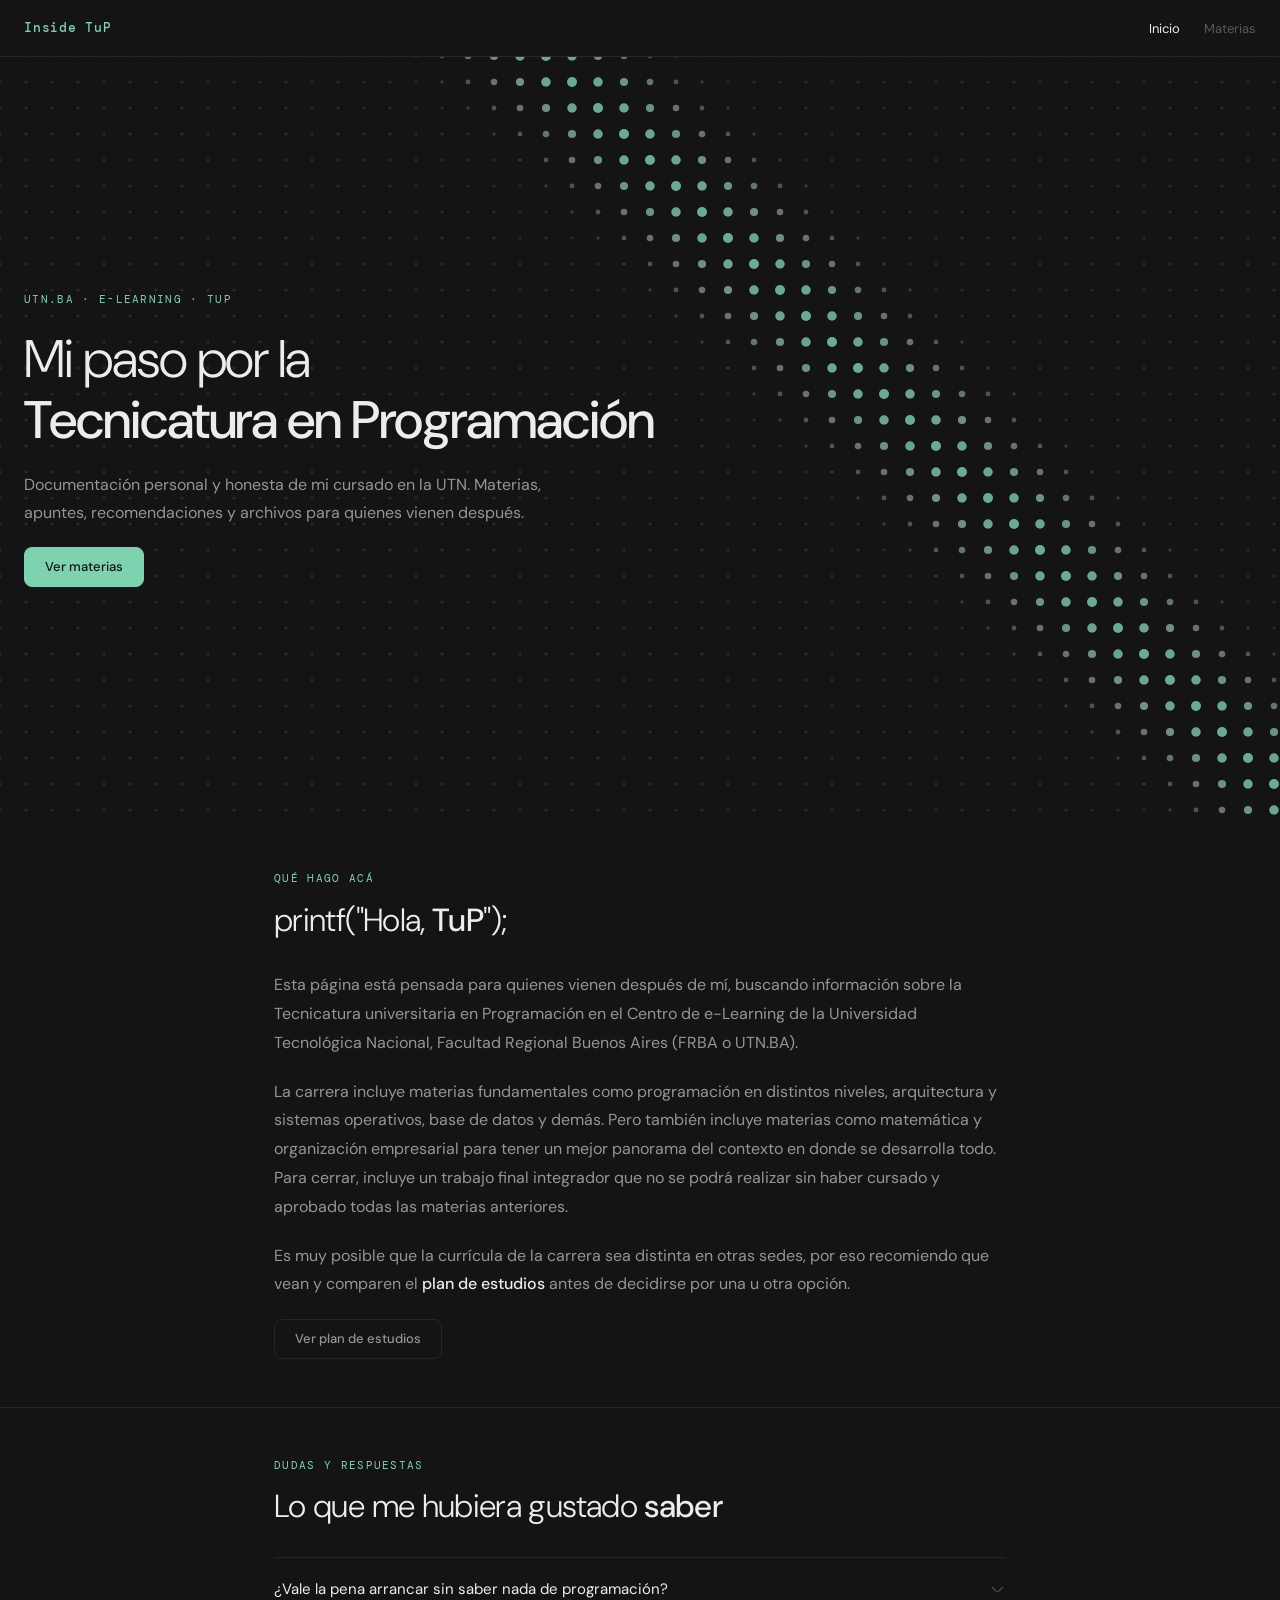
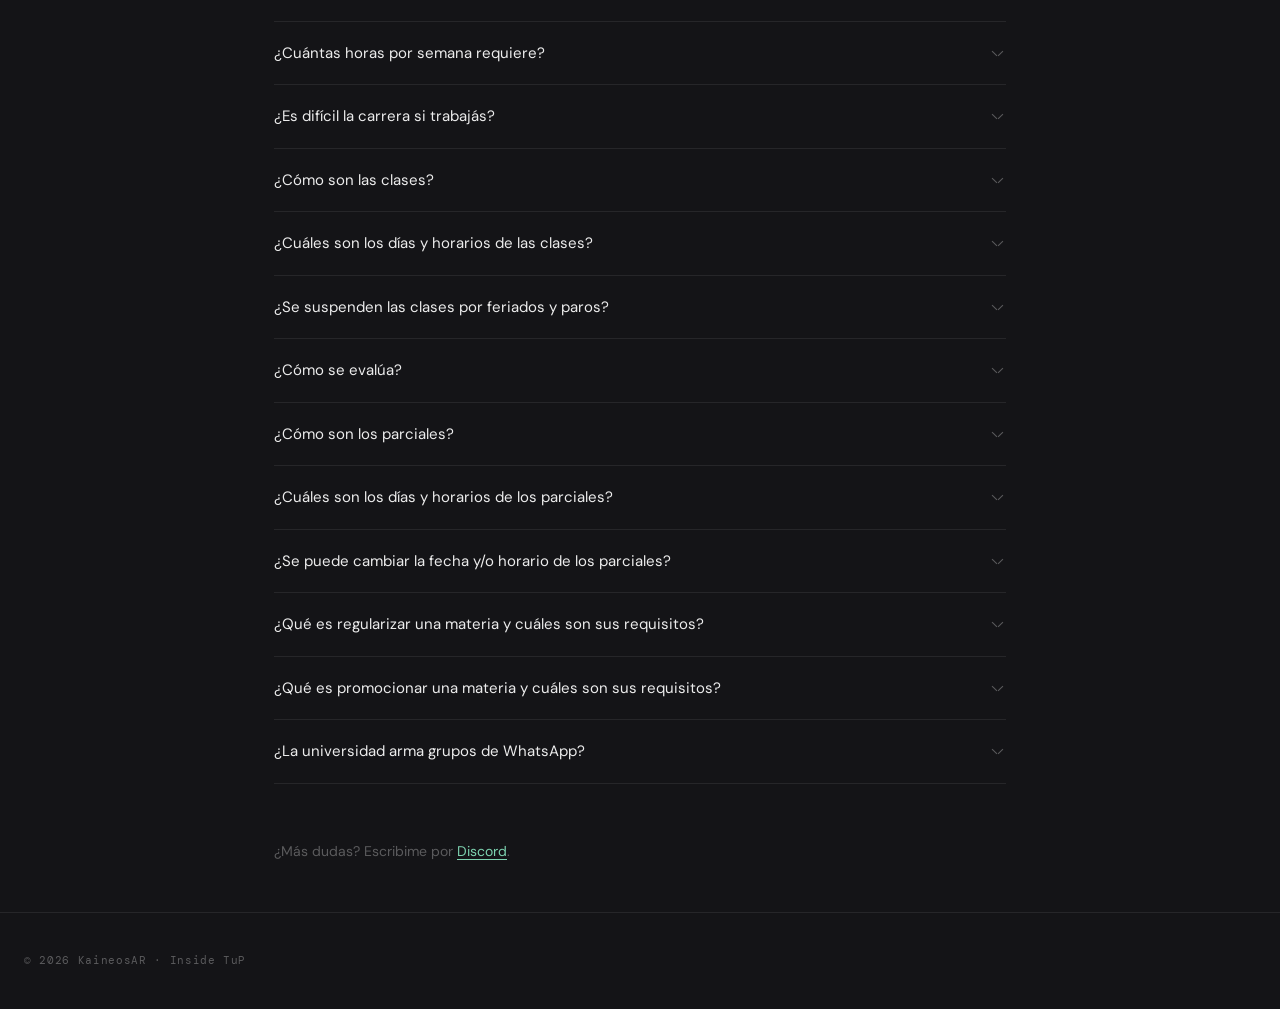
==== index.html @ 743ad71f "feat: add initial project structure and files" ====
<!doctype html>
<html lang="es">
  <head>
    <title>Inside TuP</title>
    <meta charset="utf-8" />
    <meta name="viewport" content="width=device-width, initial-scale=1" />
    <link rel="icon" href="assets/img/UTN-fav-32x32.png" />
    <link rel="stylesheet" href="assets/css/index.css" />
    <meta
      name="description"
      content="Documentación personal del cursado de la Tecnicatura universitaria en Programación en UTN.BA e-Learning. Materias, apuntes, recomendaciones y archivos para futuros estudiantes."
    />
    <meta name="author" content="Kaineos" />
    <meta name="copyright" content="Kaineos 2026" />
    <meta name="robots" content="index, follow, translate, snippet" />
    <meta property="og:title" content="Inside TuP" />
    <meta
      property="og:description"
      content="Documentación personal del cursado de la Tecnicatura universitaria en Programación en UTN.BA e-Learning. Materias, apuntes, recomendaciones y archivos para futuros estudiantes."
    />
    <meta property="og:image" content="assets/img/TuP-background.webp" />
    <meta
      property="og:image:alt"
      content="Estudiantes de programación colaborando con una tablet"
    />
    <meta property="og:url" content="" />
    <meta property="og:type" content="website" />
    <meta property="og:locale" content="es_AR" />
    <meta name="google-site-verification" content="" />
  </head>
  <body id="top">
    <header>
      <nav>
        <div>
          <a href="#top" aria-label="Inside TuP — Volver al inicio"
            >Inside TuP</a
          >

          <button
            aria-controls="nav-menu"
            aria-expanded="false"
            aria-label="Abrir menú de navegación"
          >
            <span></span>
            <span></span>
            <span></span>
          </button>

          <ul id="nav-menu">
            <li>
              <a href="index.html" aria-current="page">Inicio</a>
            </li>
            <li>
              <a href="materias.html">Materias</a>
            </li>
          </ul>
        </div>
      </nav>
    </header>
    <main>
      <section class="section hero" aria-labelledby="hero-title">
        <canvas id="hero-dots" aria-hidden="true"></canvas>
        <div>
          <div>
            <p>UTN.BA · e-Learning · TuP</p>
            <h1 id="hero-title">
              Mi paso por la
              <br />
              <strong>Tecnicatura en Programación</strong>
            </h1>
            <p>
              Documentación personal y honesta de mi cursado en la UTN.
              Materias, apuntes, recomendaciones y archivos para quienes vienen
              después.
            </p>
            <a href="materias.html">Ver materias</a>
          </div>
        </div>
      </section>
      <section class="section info" aria-labelledby="info-title">
        <div>
          <div>
            <p>Qué hago acá</p>
            <h2 id="info-title">printf("Hola, <strong>TuP</strong>");</h2>
          </div>
          <div>
            <p>
              Esta página está pensada para quienes vienen después de mí,
              buscando información sobre la Tecnicatura universitaria en
              Programación en el Centro de e-Learning de la Universidad
              Tecnológica Nacional, Facultad Regional Buenos Aires (FRBA o
              UTN.BA).
            </p>
            <p>
              La carrera incluye materias fundamentales como programación en
              distintos niveles, arquitectura y sistemas operativos, base de
              datos y demás. Pero también incluye materias como matemática y
              organización empresarial para tener un mejor panorama del contexto
              en donde se desarrolla todo.
              <br />
              Para cerrar, incluye un trabajo final integrador que no se podrá
              realizar sin haber cursado y aprobado todas las materias
              anteriores.
            </p>
            <p>
              Es muy posible que la currícula de la carrera sea distinta en
              otras sedes, por eso recomiendo que vean y comparen el
              <strong>plan de estudios</strong> antes de decidirse por una u
              otra opción.
            </p>
            <a
              href="assets/academic-files/TUP-Plan-de-estudios-Carreras.pdf"
              target="_blank"
              rel="noopener noreferrer"
              >Ver plan de estudios</a
            >
          </div>
        </div>
      </section>
      <section class="section faq" aria-labelledby="faq-title">
        <div>
          <div>
            <p>Dudas y respuestas</p>
            <h2 id="faq-title">
              Lo que me hubiera gustado <strong>saber</strong>
            </h2>
          </div>
          <div id="faq-items">
            <div class="faq-item">
              <button class="faq-trigger" aria-expanded="false">
                <span class="faq-question"
                  >¿Vale la pena arrancar sin saber nada de programación?</span
                >
                <span class="faq-icon"></span>
              </button>
              <div class="faq-body">
                <p class="faq-answer">
                  De una, el proceso de aprendizaje es llevadero. Pero suma
                  mucho tener conocimientos previos.
                </p>
              </div>
            </div>
            <div class="faq-item">
              <button class="faq-trigger" aria-expanded="false">
                <span class="faq-question"
                  >¿Cuántas horas por semana requiere?</span
                >
                <span class="faq-icon"></span>
              </button>
              <div class="faq-body">
                <p class="faq-answer">
                  Trato de dedicarle al menos una hora diaria a la materia del
                  día. Me alcanza porque ya tengo base en casi todas; si no,
                  tendría que meterle bastante más tiempo.
                </p>
              </div>
            </div>
            <div class="faq-item">
              <button class="faq-trigger" aria-expanded="false">
                <span class="faq-question"
                  >¿Es difícil la carrera si trabajás?</span
                >
                <span class="faq-icon"></span>
              </button>
              <div class="faq-body">
                <p class="faq-answer">
                  No trabajo, pero muchos de los compañeros que tengo trabajan
                  y/o hacen otras carreras más pesadas y llegan.
                </p>
              </div>
            </div>
            <div class="faq-item">
              <button class="faq-trigger" aria-expanded="false">
                <span class="faq-question">¿Cómo son las clases?</span>
                <span class="faq-icon"></span>
              </button>
              <div class="faq-body">
                <p class="faq-answer">
                  Las clases son virtuales y se hacen por Zoom. No es
                  obligatorio asistir, pero se recomienda. Tampoco es
                  obligatorio tener cámara y micrófono activos. Para participar
                  podés pedir permiso al profe, levantar la mano (emoji) o usar
                  el chat.
                  <br />
                  En caso de no poder asistir, se graban y se suben (2hs después
                  de terminada la clase) a la plataforma para que las veas
                  cuando puedas.
                </p>
              </div>
            </div>
            <div class="faq-item">
              <button class="faq-trigger" aria-expanded="false">
                <span class="faq-question"
                  >¿Cuáles son los días y horarios de las clases?</span
                >
                <span class="faq-icon"></span>
              </button>
              <div class="faq-body">
                <p class="faq-answer">
                  Los días y horarios de las clases son de lunes a viernes, de
                  18:30 a 20:30 horas.
                </p>
              </div>
            </div>
            <div class="faq-item">
              <button class="faq-trigger" aria-expanded="false">
                <span class="faq-question"
                  >¿Se suspenden las clases por feriados y paros?</span
                >
                <span class="faq-icon"></span>
              </button>
              <div class="faq-body">
                <p class="faq-answer">
                  Las clases solo se suspenden por feriados, no por paros.
                </p>
              </div>
            </div>
            <div class="faq-item">
              <button class="faq-trigger" aria-expanded="false">
                <span class="faq-question">¿Cómo se evalúa?</span>
                <span class="faq-icon"></span>
              </button>
              <div class="faq-body">
                <p class="faq-answer">
                  A lo largo del cuatrimestre los profesores evalúan a los
                  estudiantes mediante "tareas" obligatorias llamadas
                  "autoevaluaciones". Tienen teoría, en formato multiple choice,
                  y práctica si la materia lo permite. Se necesita haber hecho
                  el 75%, como mínimo, de todas las autoevaluaciones lanzadas
                  antes del parcial para poder realizarlo.
                </p>
              </div>
            </div>
            <div class="faq-item">
              <button class="faq-trigger" aria-expanded="false">
                <span class="faq-question">¿Cómo son los parciales?</span>
                <span class="faq-icon"></span>
              </button>
              <div class="faq-body">
                <p class="faq-answer">
                  Los parciales son virtuales y están conformados, en su
                  mayoría, por preguntas teóricas en formato multiple choice. En
                  casos como Programación puede haber pequeños ejercicios
                  prácticos.
                </p>
              </div>
            </div>
            <div class="faq-item">
              <button class="faq-trigger" aria-expanded="false">
                <span class="faq-question"
                  >¿Cuáles son los días y horarios de los parciales?</span
                >
                <span class="faq-icon"></span>
              </button>
              <div class="faq-body">
                <p class="faq-answer">
                  Los días y horarios de los parciales compartirán el día de la
                  materia, o sea, se realizarán en los mismos días que las
                  clases. Los horarios pueden variar, pero en su mayoría van de
                  18:00 a 22:00.
                  <br />
                  Esto no quiere decir que tengas 6hs para resolverlos, sino que
                  entre esos 2 puntos tenés una ventana de 1h para resolverlos,
                  ni un minuto más. (si te da, podés hacerlo en menos tiempo,
                  pero no se extiende el plazo)
                </p>
              </div>
            </div>
            <div class="faq-item">
              <button class="faq-trigger" aria-expanded="false">
                <span class="faq-question"
                  >¿Se puede cambiar la fecha y/o horario de los
                  parciales?</span
                >
                <span class="faq-icon"></span>
              </button>
              <div class="faq-body">
                <p class="faq-answer">
                  No, una vez establecidos, no se pueden cambiar. Es
                  responsabilidad de uno hacerse del horario para realizarlo. En
                  caso de trabajar se puede pedir el certificado de examen en la
                  web de la UTN (soporte/atención al cliente).
                </p>
              </div>
            </div>
            <div class="faq-item">
              <button class="faq-trigger" aria-expanded="false">
                <span class="faq-question"
                  >¿Qué es regularizar una materia y cuáles son sus
                  requisitos?</span
                >
                <span class="faq-icon"></span>
              </button>
              <div class="faq-body">
                <p class="faq-answer">
                  Regularizar una materia es quedar habilitado para rendir el
                  examen final. Para eso, es necesario cumplir con dos
                  requisitos: haber aprobado ambos parciales (en instancia
                  regular o recuperatorio) y contar con al menos el 75% de las
                  autoevaluaciones del cuatrimestre aprobadas.
                </p>
              </div>
            </div>
            <div class="faq-item">
              <button class="faq-trigger" aria-expanded="false">
                <span class="faq-question"
                  >¿Qué es promocionar una materia y cuáles son sus
                  requisitos?</span
                >
                <span class="faq-icon"></span>
              </button>
              <div class="faq-body">
                <p class="faq-answer">
                  Promocionar significa aprobar directamente sin rendir el
                  final. Los requisitos son: promedio de 8 o más en los
                  parciales, tener hechas y aprobadas al menos el 75% de las
                  autoevaluaciones y no haber ido a recuperatorio (si rendís
                  uno, ya no promocionás).
                  <br />
                  Ojo: las autoevaluaciones son obligatorias pero no suman
                  puntos a tu nota final.
                </p>
              </div>
            </div>
            <div class="faq-item">
              <button class="faq-trigger" aria-expanded="false">
                <span class="faq-question"
                  >¿La universidad arma grupos de WhatsApp?</span
                >
                <span class="faq-icon"></span>
              </button>
              <div class="faq-body">
                <p class="faq-answer">
                  Nop, eso ya depende de cada curso. Si ya estás en la carrera y
                  tenés el Campus pero todavía no hay grupo, te conviene armarlo
                  vos. Discord estaría buenísimo porque es más ordenado, pero la
                  mayoría (al menos en mi curso) no tiene idea de cómo usarlo,
                  así que mejor no te la compliques.
                </p>
              </div>
            </div>
          </div>

          <p class="faq-contact">
            ¿Más dudas? Escribime por
            <a
              href="https://discordapp.com/users/646752998462193664"
              target="_blank"
              rel="noopener noreferrer"
              >Discord</a
            >.
          </p>
        </div>
      </section>
    </main>
    <footer>
      <div>
        <span>&copy; 2026 KaineosAR · Inside TuP</span>
        <a
          href="https://github.com/KaineosAR/Inside-TuP"
          target="_blank"
          rel="noopener noreferrer"
          aria-label="Ver proyecto en Github"
        >
          <svg width="32" height="32" aria-hidden="true">
            <use href="assets/img/github-icon.svg#github-icon" />
          </svg>
        </a>
      </div>
    </footer>
    <script src="assets/js/index.js"></script>
  </body>
</html>
---- assets/css/index.css ----
/* ==========================================================================
   index.css — Inside TuP
   Styles for index.html.
   Depends on: Google Fonts (imported here), CSS variables defined in :root.
   ========================================================================== */

/* ==========================================================================
   1. FONTS & VARIABLES
   ========================================================================== */

@import url("https://fonts.googleapis.com/css2?family=DM+Sans:ital,opsz,wght@0,9..40,300;0,9..40,400;0,9..40,500;1,9..40,300&family=DM+Mono:wght@400;500&display=swap");

:root {
  /* Colors */
  --color-bg: #141417;
  --color-surface: #1e1e22;
  --color-border: rgba(255, 255, 255, 0.08);
  --color-border-hover: rgba(255, 255, 255, 0.15);
  --color-text-primary: rgba(255, 255, 255, 0.92);
  --color-text-secondary: rgba(255, 255, 255, 0.55);
  --color-text-muted: rgba(255, 255, 255, 0.3);
  --color-accent: #7dd3b0;
  --color-accent-dim: rgba(125, 211, 176, 0.12);

  /* Typography */
  --font-body: "DM Sans", sans-serif;
  --font-mono: "DM Mono", monospace;

  /* Spacing */
  --space-1: 0.25rem;
  --space-2: 0.5rem;
  --space-3: 0.75rem;
  --space-4: 1rem;
  --space-5: 1.25rem;
  --space-6: 1.5rem;
  --space-8: 2rem;
  --space-10: 2.5rem;
  --space-12: 3rem;
  --space-16: 4rem;
  --space-20: 5rem;

  /* Layout */
  --max-width: 1920px;
  --content-width: 780px;
  --container-pad: var(--space-6);
  --navbar-height: 56px;
  --radius-sm: 4px;
  --radius-md: 8px;
  --radius-lg: 12px;

  /* Transitions */
  --t-fast: 150ms ease;
  --t-base: 250ms ease;
  --t-slow: 400ms ease;
}

/* ==========================================================================
   2. RESET
   ========================================================================== */

*,
*::before,
*::after {
  box-sizing: border-box;
  margin: 0;
  padding: 0;
}

html {
  -webkit-text-size-adjust: 100%;
  text-size-adjust: 100%;
  scroll-behavior: smooth;
}

body {
  min-height: 100dvh;
  display: flex;
  flex-direction: column;
  padding-top: var(--navbar-height);
  background-color: var(--color-bg);
  color: var(--color-text-secondary);
  font-family: var(--font-body);
  font-size: 1rem;
  line-height: 1.7;
  -webkit-font-smoothing: antialiased;
}

img,
svg,
canvas {
  display: block;
  max-width: 100%;
}

a {
  color: inherit;
  text-decoration: none;
}

button {
  font: inherit;
  cursor: pointer;
  background: none;
  border: none;
  color: inherit;
}

ul {
  list-style: none;
}

main {
  flex: 1;
}

:focus-visible {
  outline: 2px solid var(--color-accent);
  outline-offset: 3px;
  border-radius: var(--radius-sm);
}

@media (prefers-reduced-motion: reduce) {
  *,
  *::before,
  *::after {
    animation-duration: 0.01ms !important;
    transition-duration: 0.01ms !important;
    scroll-behavior: auto !important;
  }
}

/* ==========================================================================
   3. HEADER & NAV
   ========================================================================== */

header {
  position: fixed;
  top: 0;
  left: 0;
  right: 0;
  z-index: 100;
  background-color: rgba(20, 20, 23, 0.85);
  border-bottom: 0.5px solid var(--color-border);
  backdrop-filter: blur(12px);
  -webkit-backdrop-filter: blur(12px);
}

nav > div {
  display: flex;
  align-items: center;
  justify-content: space-between;
  height: var(--navbar-height);
  max-width: var(--max-width);
  margin-inline: auto;
  padding-inline: var(--container-pad);
}

nav > div > a {
  font-family: var(--font-mono);
  font-size: 0.8125rem;
  font-weight: 500;
  color: var(--color-accent);
  letter-spacing: 0.06em;
}

nav ul {
  display: flex;
  align-items: center;
  gap: var(--space-6);
}

nav ul a {
  font-size: 0.8125rem;
  color: var(--color-text-muted);
  transition: color var(--t-fast);
}

nav ul a:hover,
nav ul a[aria-current="page"] {
  color: var(--color-text-primary);
}

nav button {
  display: none;
  flex-direction: column;
  justify-content: center;
  gap: 5px;
  width: 32px;
  height: 32px;
  padding: var(--space-1);
}

nav button span {
  display: block;
  width: 100%;
  height: 1px;
  background-color: var(--color-text-secondary);
  transition:
    transform var(--t-base),
    opacity var(--t-base);
}

nav button[aria-expanded="true"] span:nth-child(1) {
  transform: translateY(6px) rotate(45deg);
}
nav button[aria-expanded="true"] span:nth-child(2) {
  opacity: 0;
}
nav button[aria-expanded="true"] span:nth-child(3) {
  transform: translateY(-6px) rotate(-45deg);
}

@media (max-width: 767px) {
  nav button {
    display: flex;
  }

  nav ul {
    display: none;
    position: absolute;
    top: var(--navbar-height);
    left: 0;
    right: 0;
    flex-direction: column;
    align-items: flex-start;
    gap: 0;
    background-color: var(--color-surface);
    border-bottom: 0.5px solid var(--color-border);
    padding: var(--space-2) 0;
  }

  nav ul.is-open {
    display: flex;
  }

  nav ul a {
    display: block;
    width: 100%;
    padding: var(--space-3) var(--container-pad);
    font-size: 1rem;
  }
}

/* ==========================================================================
   4. HERO SECTION + DOT WAVE CANVAS
   ========================================================================== */

.section.hero {
  position: relative;
  overflow: hidden;
  min-height: 85vh;
  display: flex;
  align-items: center;
  padding-block: var(--space-16);
}

.section.hero canvas {
  position: absolute;
  inset: 0;
  width: 100%;
  height: 100%;
  z-index: 0;
  pointer-events: none;
}

.section.hero > div {
  position: relative;
  z-index: 1;
  width: 100%;
  max-width: var(--max-width);
  margin-inline: auto;
  padding-inline: var(--container-pad);
}

.section.hero > div > div {
  max-width: 640px;
  display: flex;
  flex-direction: column;
  align-items: flex-start;
  gap: var(--space-5);
}

/* Label — "UTN.BA · e-Learning · TuP" */
.section.hero > div > div > p:first-child {
  font-family: var(--font-mono);
  font-size: 0.6875rem;
  letter-spacing: 0.12em;
  text-transform: uppercase;
  color: var(--color-accent);
}

.section.hero h1 {
  font-size: clamp(2rem, 5vw, 3.3rem);
  font-weight: 300;
  line-height: 1.15;
  letter-spacing: -0.02em;
  color: var(--color-text-primary);
}

.section.hero h1 strong {
  font-weight: 500;
}

/* Description */
.section.hero > div > div > p:last-of-type {
  font-size: 1rem;
  color: var(--color-text-secondary);
  max-width: 52ch;
  line-height: 1.75;
}

/* CTA — "Ver materias" */
.section.hero a {
  display: inline-flex;
  align-items: center;
  font-size: 0.8125rem;
  font-weight: 500;
  padding: var(--space-2) var(--space-5);
  border-radius: var(--radius-md);
  background-color: var(--color-accent);
  color: #141417;
  border: 1px solid var(--color-accent);
  transition:
    background-color var(--t-fast),
    border-color var(--t-fast),
    color var(--t-fast);
}

.section.hero a:hover {
  background-color: #141417;
  border-color: #9ae0c5;
  color: #9ae0c5;
  cursor: pointer;
}

/* ==========================================================================
   5. CENTERED SECTIONS — info + faq
   Max-width content column, border-top separator between sections.
   ========================================================================== */

.section.info,
.section.faq {
  border-bottom: 0.5px solid var(--color-border);
  padding-block: var(--space-12);
}

.section.info > div,
.section.faq > div {
  max-width: var(--content-width);
  margin-inline: auto;
  padding-inline: var(--container-pad);
  display: flex;
  flex-direction: column;
  gap: var(--space-8);
}

/* Section header: label + h2 */
.section.info > div > div:first-child,
.section.faq > div > div:first-child {
  display: flex;
  flex-direction: column;
  gap: var(--space-3);
}

.section.info > div > div:first-child > p,
.section.faq > div > div:first-child > p {
  font-family: var(--font-mono);
  font-size: 0.6875rem;
  letter-spacing: 0.12em;
  text-transform: uppercase;
  color: var(--color-accent);
}

.section.info h2,
.section.faq h2 {
  font-size: clamp(1.5rem, 3vw, 2rem);
  font-weight: 300;
  line-height: 1.2;
  letter-spacing: -0.02em;
  color: var(--color-text-primary);
}

.section.info h2 strong,
.section.faq h2 strong {
  font-weight: 500;
}

/* ==========================================================================
   6. INFO SECTION — paragraphs + plan link
   ========================================================================== */

.section.info > div > div:last-child {
  display: flex;
  flex-direction: column;
  gap: var(--space-5);
}

.section.info p {
  font-size: 1rem;
  color: var(--color-text-secondary);
  line-height: 1.8;
}

.section.info strong {
  color: var(--color-text-primary);
  font-weight: 500;
}

/* "Ver plan de estudios" — ghost button style */
.section.info > div > div:last-child > a {
  align-self: flex-start;
  display: inline-flex;
  align-items: center;
  font-size: 0.8125rem;
  font-weight: 500;
  padding: var(--space-2) var(--space-5);
  border-radius: var(--radius-md);
  border: 0.5px solid var(--color-border);
  color: var(--color-text-secondary);
  transition:
    border-color var(--t-fast),
    color var(--t-fast);
}

.section.info > div > div:last-child > a:hover {
  border-color: var(--color-border-hover);
  color: var(--color-text-primary);
}

/* ==========================================================================
   7. FAQ SECTION
   ========================================================================== */

#faq-items {
  display: flex;
  flex-direction: column;
}

.faq-item {
  border-top: 0.5px solid var(--color-border);
}

.faq-item:last-child {
  border-bottom: 0.5px solid var(--color-border);
}

.faq-trigger {
  display: flex;
  align-items: center;
  justify-content: space-between;
  width: 100%;
  padding: var(--space-5) 0;
  gap: var(--space-4);
  text-align: left;
}

.faq-question {
  font-size: 0.9375rem;
  font-weight: 400;
  color: var(--color-text-primary);
  line-height: 1.5;
}

/* Chevron — drawn with CSS, no SVG needed */
.faq-icon {
  flex-shrink: 0;
  width: 18px;
  height: 18px;
  position: relative;
  display: flex;
  align-items: center;
  justify-content: center;
  transition: transform var(--t-base);
}

.faq-icon::before,
.faq-icon::after {
  content: "";
  position: absolute;
  width: 7px;
  height: 1px;
  background-color: var(--color-text-muted);
  transition: background-color var(--t-fast);
}

.faq-icon::before {
  transform: translateX(-3px) rotate(45deg);
}
.faq-icon::after {
  transform: translateX(3px) rotate(-45deg);
}

.faq-item.is-open .faq-icon {
  transform: rotate(180deg);
}

/* Answer body — hidden, revealed with max-height */
.faq-body {
  overflow: hidden;
  max-height: 0;
  transition: max-height 0.35s ease;
}

.faq-item.is-open .faq-body {
  max-height: 400px;
}

.faq-answer {
  font-size: 0.9375rem;
  color: var(--color-text-secondary);
  line-height: 1.8;
  padding-bottom: var(--space-5);
}

.faq-contact {
  font-size: 0.875rem;
  color: var(--color-text-muted);
  padding-top: var(--space-6);
}

.faq-contact a {
  color: var(--color-accent);
  text-decoration: underline;
  text-underline-offset: 3px;
}

/* ==========================================================================
   8. FOOTER
   ========================================================================== */

footer {
  padding-block: var(--space-8);
  margin-top: auto;
}

footer > div {
  display: flex;
  align-items: center;
  justify-content: space-between;
  max-width: var(--max-width);
  margin-inline: auto;
  padding-inline: var(--container-pad);
}

footer span {
  font-family: var(--font-mono);
  font-size: 0.6875rem;
  color: var(--color-text-muted);
  letter-spacing: 0.06em;
}

footer a {
  display: flex;
  align-items: center;
  color: var(--color-text-muted);
  transition: color var(--t-fast);
}

footer a:hover {
  color: var(--color-accent);
}
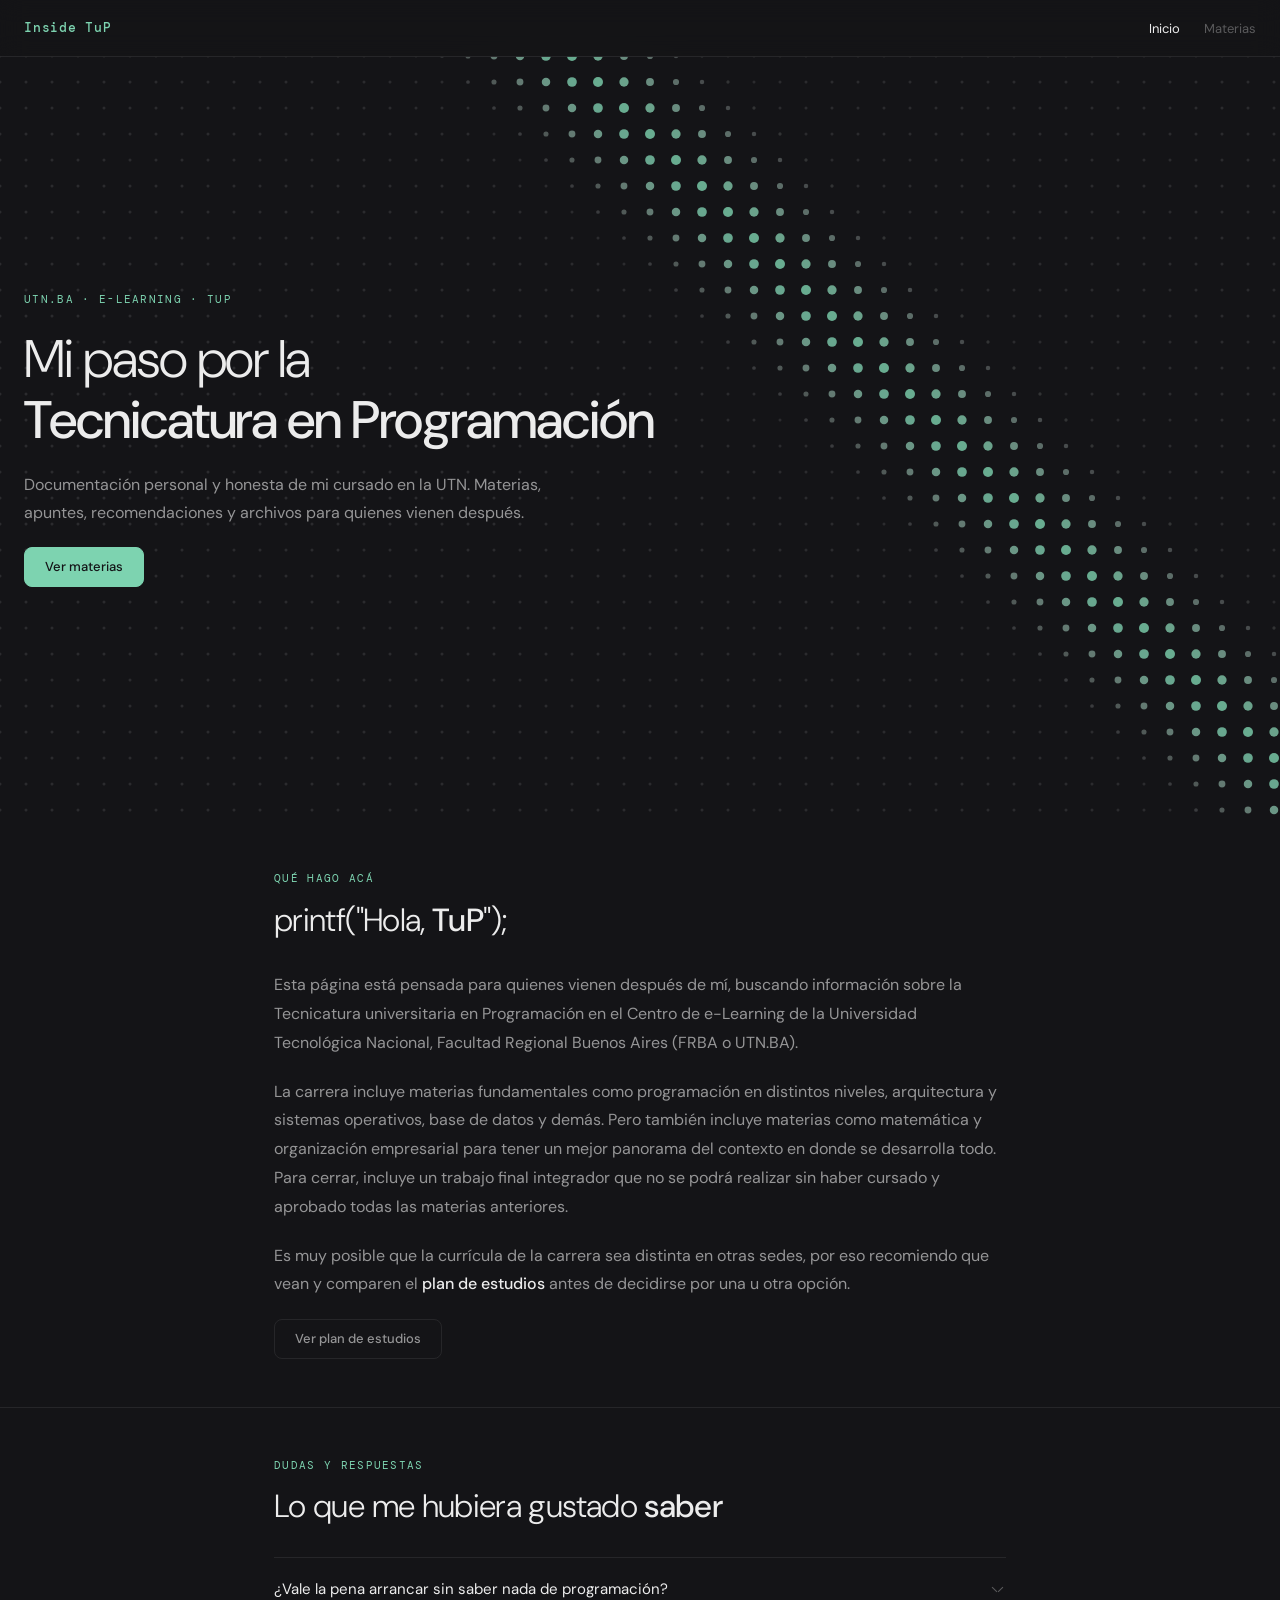
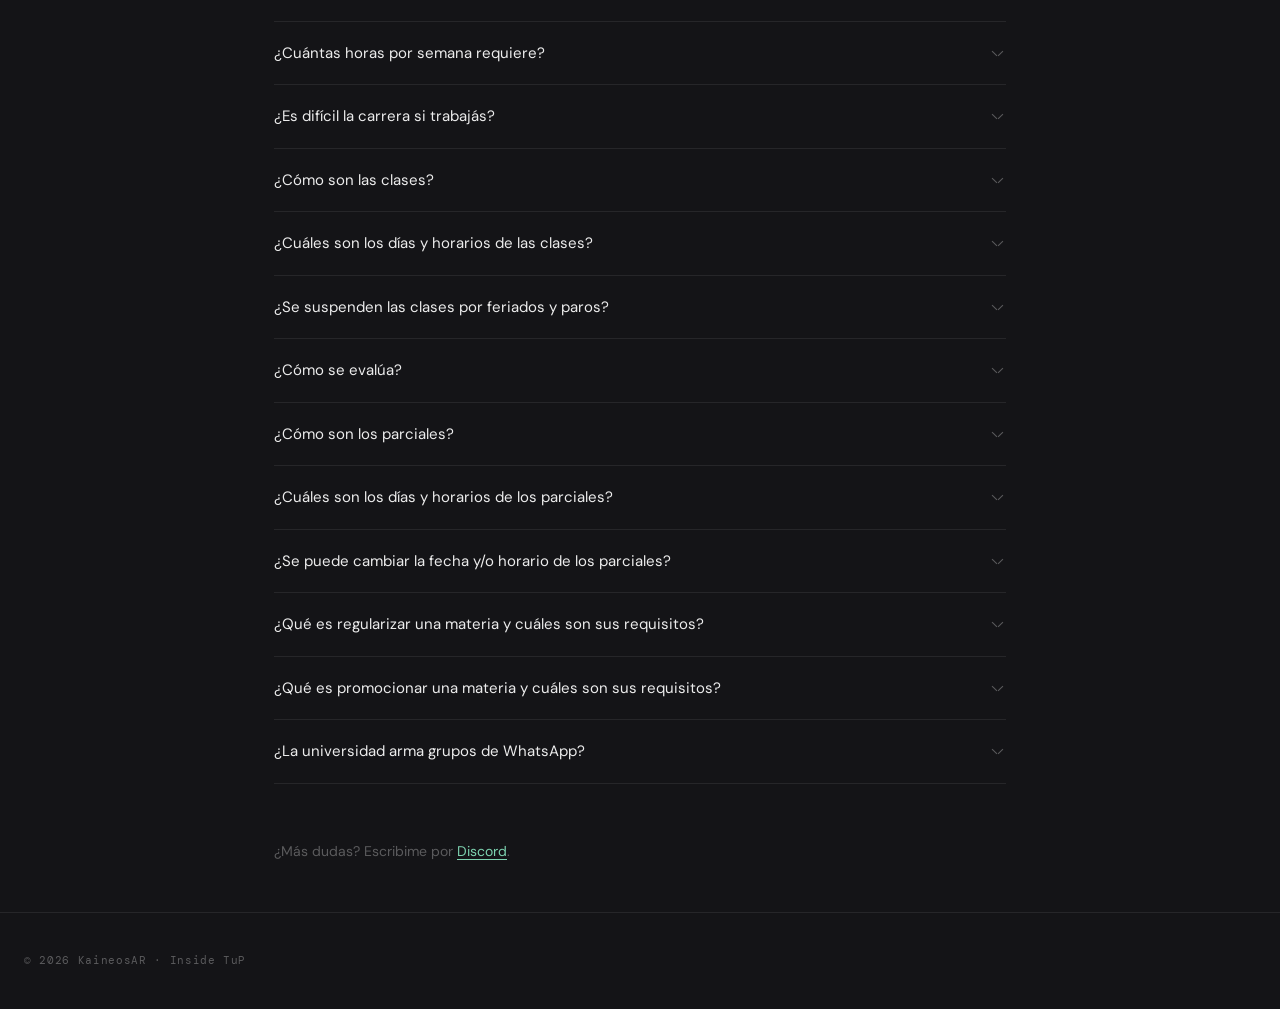
==== commit 25683bea: "feat(seo): add Google Search Console verification and head metadata" ====
--- a/index.html
+++ b/index.html
@@ -23,10 +23,13 @@
       property="og:image:alt"
       content="Estudiantes de programación colaborando con una tablet"
     />
-    <meta property="og:url" content="" />
+    <meta property="og:url" content="https://kaineosar.github.io/Inside-TuP/" />
     <meta property="og:type" content="website" />
     <meta property="og:locale" content="es_AR" />
-    <meta name="google-site-verification" content="" />
+    <meta
+      name="google-site-verification"
+      content="8GdyhEa99Dtx4ReIS8Q-00VB0r0Mls4AxkyQdwUojCs"
+    />
   </head>
   <body id="top">
     <header>
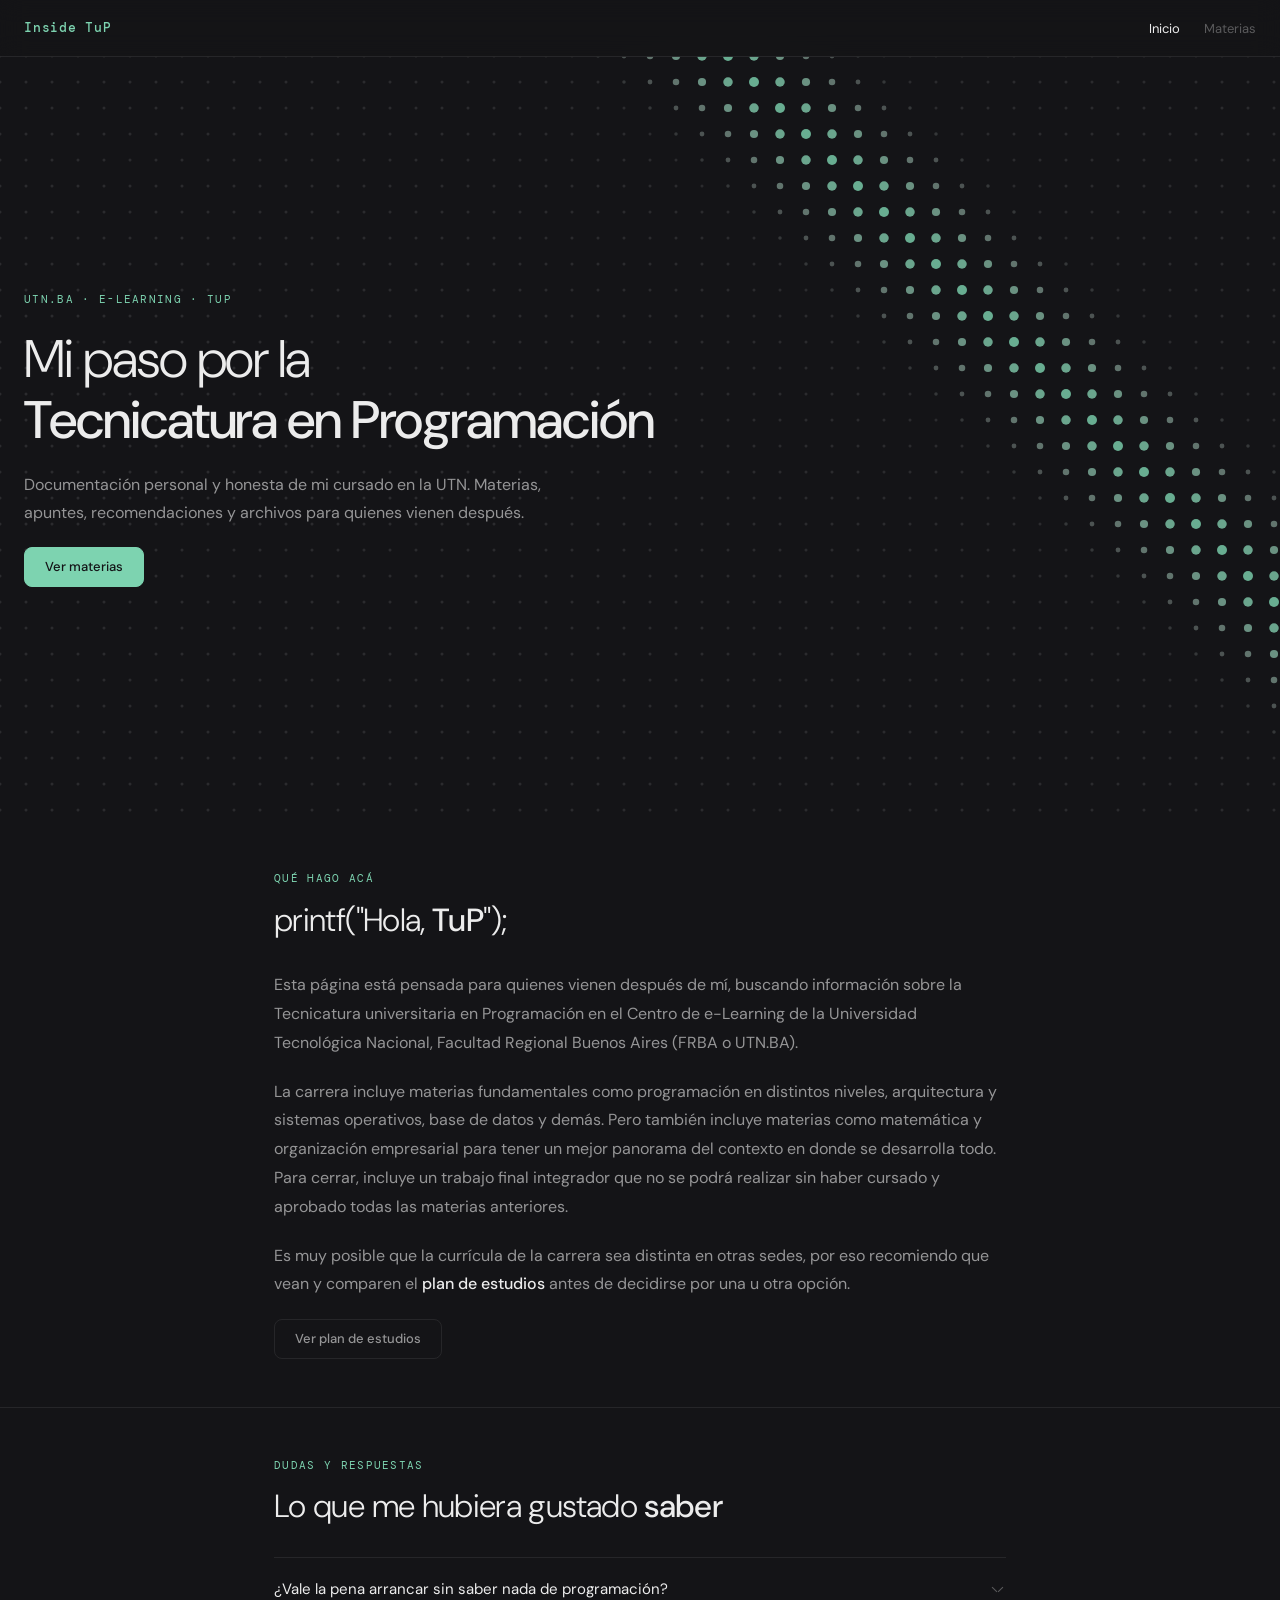
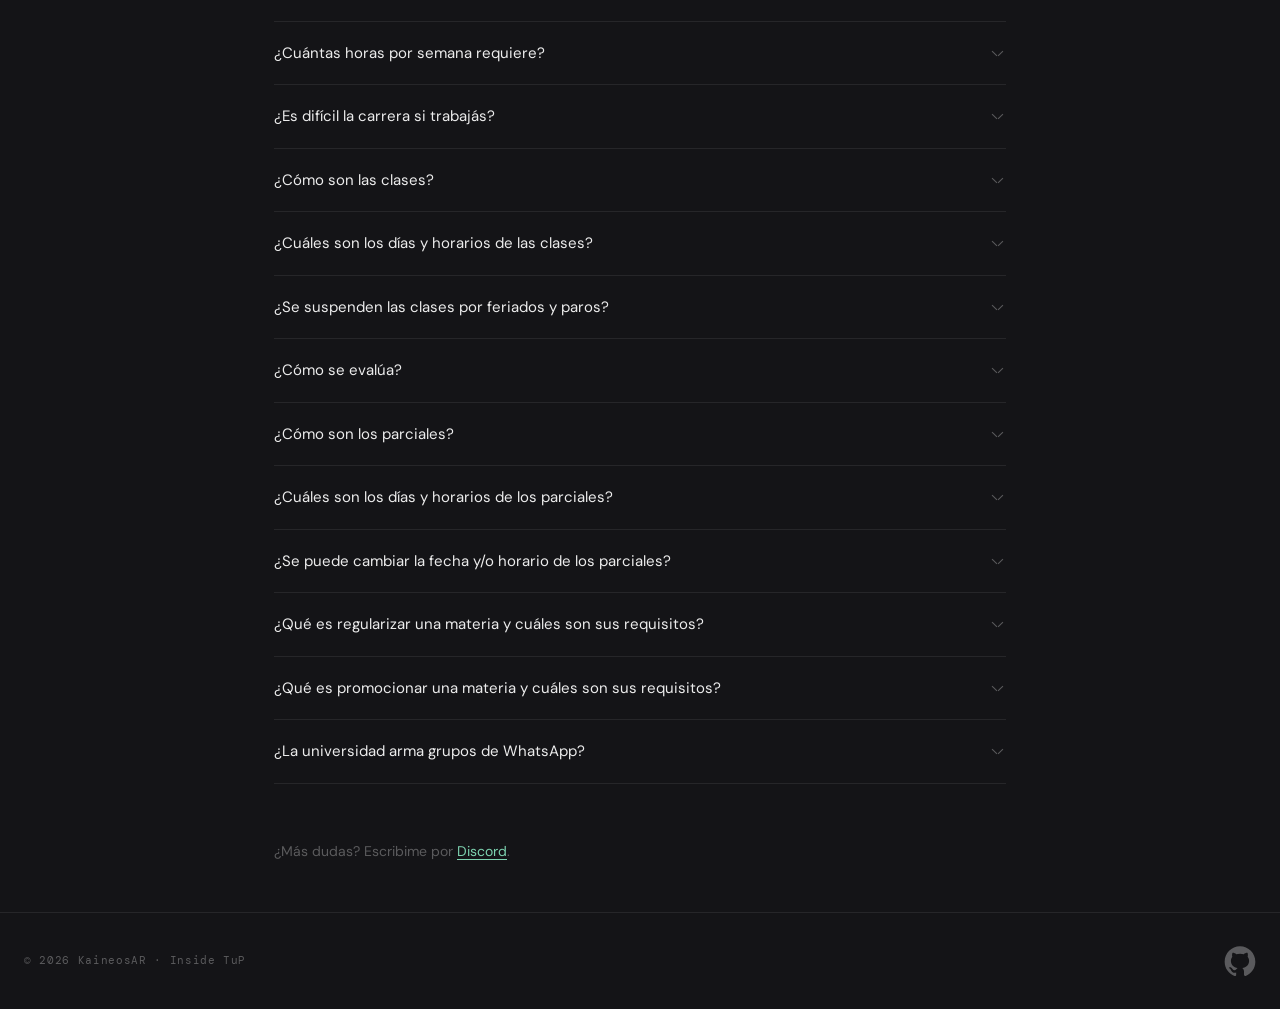
==== commit c7e6ba96: "fix: resolve GitHub icon visibility and path casing issues" ====
--- a/index.html
+++ b/index.html
@@ -366,7 +366,7 @@
           aria-label="Ver proyecto en Github"
         >
           <svg width="32" height="32" aria-hidden="true">
-            <use href="assets/img/github-icon.svg#github-icon" />
+            <use href="assets/img/GitHub-icon.svg#github-icon" />
           </svg>
         </a>
       </div>
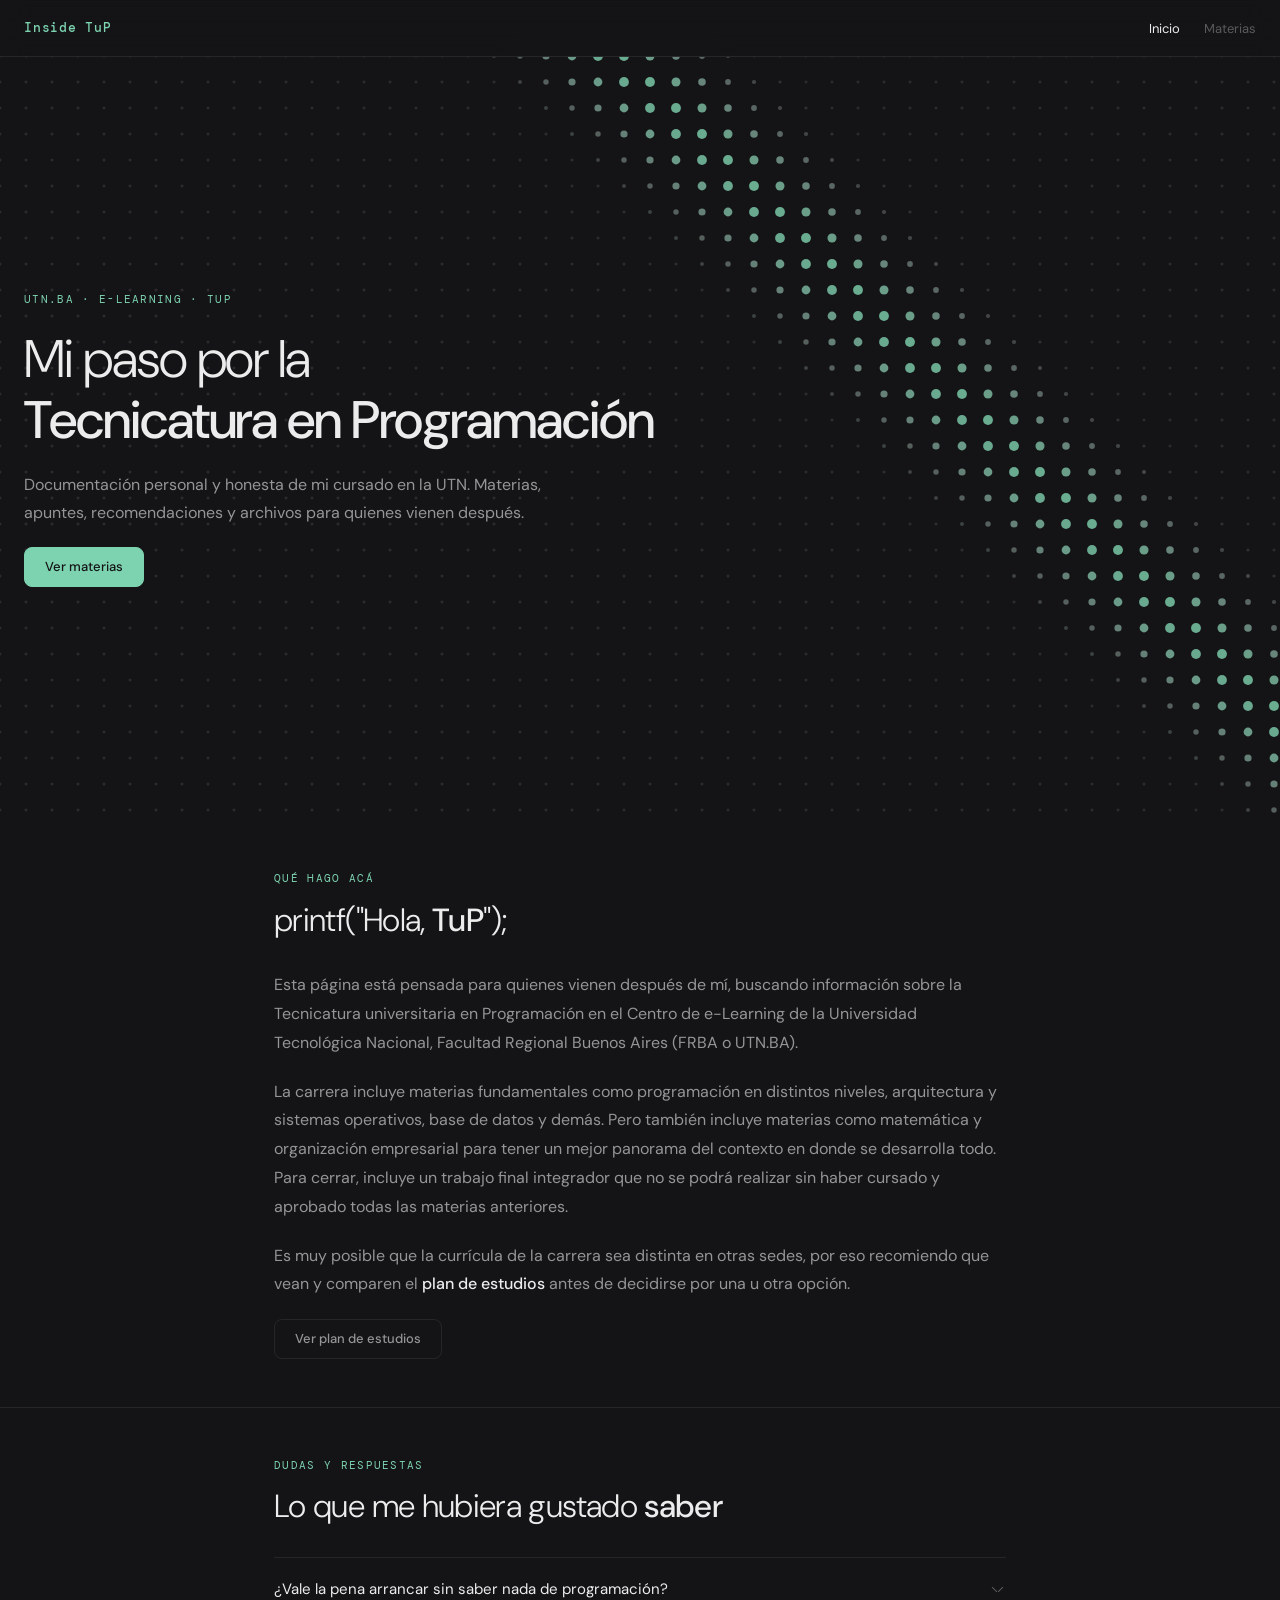
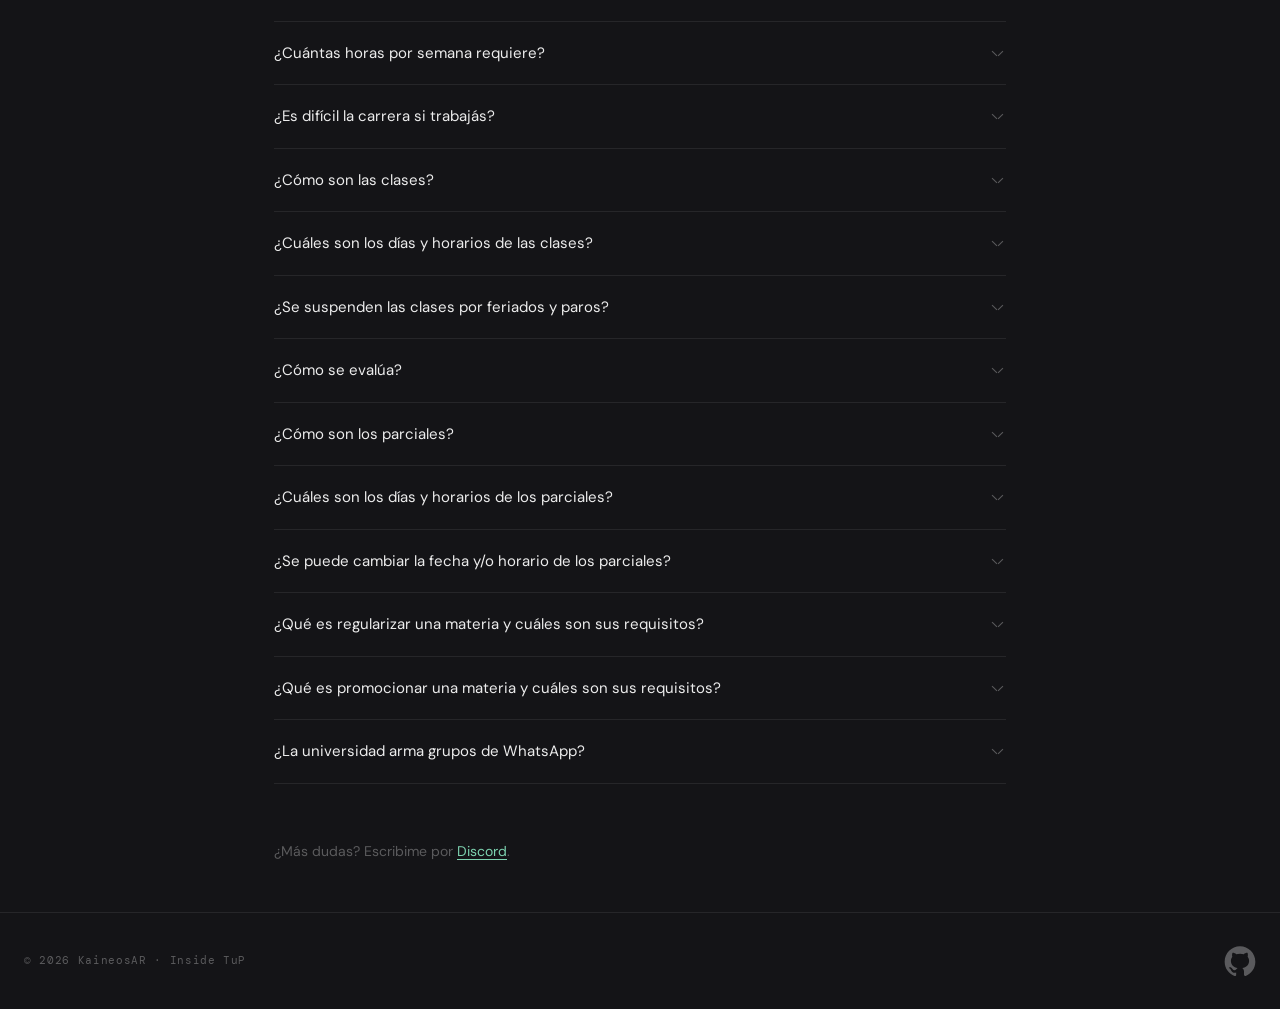
==== commit 3e6f1e52: "refactor: centralize logic and delete unused code with AI" ====
--- a/index.html
+++ b/index.html
@@ -5,6 +5,7 @@
     <meta charset="utf-8" />
     <meta name="viewport" content="width=device-width, initial-scale=1" />
     <link rel="icon" href="assets/img/UTN-fav-32x32.png" />
+    <link rel="stylesheet" href="assets/css/global.css" />
     <link rel="stylesheet" href="assets/css/index.css" />
     <meta
       name="description"
@@ -371,6 +372,6 @@
         </a>
       </div>
     </footer>
-    <script src="assets/js/index.js"></script>
+    <script type="module" src="assets/js/index.js"></script>
   </body>
 </html>
--- a/assets/css/global.css
+++ b/assets/css/global.css
@@ -0,0 +1,285 @@
+/* ==========================================================================
+   global.css — Inside TuP
+   Shared styles for all pages.
+   Contains: Fonts, variables, reset, header/nav, footer.
+   ========================================================================== */
+
+/* ==========================================================================
+   1. FONTS
+   ========================================================================== */
+
+@import url("https://fonts.googleapis.com/css2?family=DM+Sans:ital,opsz,wght@0,9..40,300;0,9..40,400;0,9..40,500;1,9..40,300&family=DM+Mono:wght@400;500&display=swap");
+@import url("https://fonts.googleapis.com/css2?family=Material+Symbols+Outlined:opsz,wght,FILL,GRAD@20..48,100..700,0..1,-50..200");
+
+/* ==========================================================================
+   2. VARIABLES
+   ========================================================================== */
+
+:root {
+  /* Colors */
+  --color-bg: #141417;
+  --color-surface: #1e1e22;
+  --color-border: rgba(255, 255, 255, 0.08);
+  --color-border-hover: rgba(255, 255, 255, 0.15);
+  --color-text-primary: rgba(255, 255, 255, 0.92);
+  --color-text-secondary: rgba(255, 255, 255, 0.55);
+  --color-text-muted: rgba(255, 255, 255, 0.3);
+  --color-accent: #7dd3b0;
+  --color-accent-dim: rgba(125, 211, 176, 0.12);
+
+  /* Typography */
+  --font-body: "DM Sans", sans-serif;
+  --font-mono: "DM Mono", monospace;
+
+  /* Spacing */
+  --space-1: 0.25rem;
+  --space-2: 0.5rem;
+  --space-3: 0.75rem;
+  --space-4: 1rem;
+  --space-5: 1.25rem;
+  --space-6: 1.5rem;
+  --space-8: 2rem;
+  --space-10: 2.5rem;
+  --space-12: 3rem;
+  --space-16: 4rem;
+  --space-20: 5rem;
+
+  /* Layout */
+  --max-width: 1920px;
+  --content-width: 780px;
+  --container-pad: var(--space-6);
+  --navbar-height: 56px;
+  --radius-sm: 4px;
+  --radius-md: 8px;
+  --radius-lg: 12px;
+
+  /* Transitions */
+  --t-fast: 150ms ease;
+  --t-base: 250ms ease;
+  --t-slow: 400ms ease;
+}
+
+/* ==========================================================================
+   3. RESET
+   ========================================================================== */
+
+*,
+*::before,
+*::after {
+  box-sizing: border-box;
+  margin: 0;
+  padding: 0;
+}
+
+html {
+  -webkit-text-size-adjust: 100%;
+  text-size-adjust: 100%;
+  scroll-behavior: smooth;
+}
+
+body {
+  min-height: 100dvh;
+  display: flex;
+  flex-direction: column;
+  padding-top: var(--navbar-height);
+  background-color: var(--color-bg);
+  color: var(--color-text-secondary);
+  font-family: var(--font-body);
+  font-size: 1rem;
+  line-height: 1.7;
+  -webkit-font-smoothing: antialiased;
+}
+
+img,
+svg,
+canvas {
+  display: block;
+  max-width: 100%;
+}
+
+a {
+  color: inherit;
+  text-decoration: none;
+}
+
+button {
+  font: inherit;
+  cursor: pointer;
+  background: none;
+  border: none;
+  color: inherit;
+}
+
+ul {
+  list-style: none;
+}
+
+main {
+  flex: 1;
+}
+
+:focus-visible {
+  outline: 2px solid var(--color-accent);
+  outline-offset: 3px;
+  border-radius: var(--radius-sm);
+}
+
+@media (prefers-reduced-motion: reduce) {
+  *,
+  *::before,
+  *::after {
+    animation-duration: 0.01ms !important;
+    transition-duration: 0.01ms !important;
+    scroll-behavior: auto !important;
+  }
+}
+
+/* ==========================================================================
+   4. HEADER & NAV
+   ========================================================================== */
+
+header {
+  position: fixed;
+  top: 0;
+  left: 0;
+  right: 0;
+  z-index: 100;
+  background-color: rgba(20, 20, 23, 0.85);
+  border-bottom: 0.5px solid var(--color-border);
+  backdrop-filter: blur(12px);
+  -webkit-backdrop-filter: blur(12px);
+}
+
+nav > div {
+  display: flex;
+  align-items: center;
+  justify-content: space-between;
+  height: var(--navbar-height);
+  max-width: var(--max-width);
+  margin-inline: auto;
+  padding-inline: var(--container-pad);
+}
+
+nav > div > a {
+  font-family: var(--font-mono);
+  font-size: 0.8125rem;
+  font-weight: 500;
+  color: var(--color-accent);
+  letter-spacing: 0.06em;
+}
+
+nav ul {
+  display: flex;
+  align-items: center;
+  gap: var(--space-6);
+}
+
+nav ul a {
+  font-size: 0.8125rem;
+  color: var(--color-text-muted);
+  transition: color var(--t-fast);
+}
+
+nav ul a:hover,
+nav ul a[aria-current="page"] {
+  color: var(--color-text-primary);
+}
+
+nav button {
+  display: none;
+  flex-direction: column;
+  justify-content: center;
+  gap: 5px;
+  width: 32px;
+  height: 32px;
+  padding: var(--space-1);
+}
+
+nav button span {
+  display: block;
+  width: 100%;
+  height: 1px;
+  background-color: var(--color-text-secondary);
+  transition:
+    transform var(--t-base),
+    opacity var(--t-base);
+}
+
+nav button[aria-expanded="true"] span:nth-child(1) {
+  transform: translateY(6px) rotate(45deg);
+}
+
+nav button[aria-expanded="true"] span:nth-child(2) {
+  opacity: 0;
+}
+
+nav button[aria-expanded="true"] span:nth-child(3) {
+  transform: translateY(-6px) rotate(-45deg);
+}
+
+@media (max-width: 767px) {
+  nav button {
+    display: flex;
+  }
+
+  nav ul {
+    display: none;
+    position: absolute;
+    top: var(--navbar-height);
+    left: 0;
+    right: 0;
+    flex-direction: column;
+    align-items: flex-start;
+    gap: 0;
+    background-color: var(--color-surface);
+    border-bottom: 0.5px solid var(--color-border);
+    padding: var(--space-2) 0;
+  }
+
+  nav ul.is-open {
+    display: flex;
+  }
+
+  nav ul a {
+    display: block;
+    width: 100%;
+    padding: var(--space-3) var(--container-pad);
+    font-size: 1rem;
+  }
+}
+
+/* ==========================================================================
+   5. FOOTER
+   ========================================================================== */
+
+footer {
+  padding-block: var(--space-8);
+  margin-top: auto;
+}
+
+footer > div {
+  display: flex;
+  align-items: center;
+  justify-content: space-between;
+  max-width: var(--max-width);
+  margin-inline: auto;
+  padding-inline: var(--container-pad);
+}
+
+footer span {
+  font-family: var(--font-mono);
+  font-size: 0.6875rem;
+  color: var(--color-text-muted);
+  letter-spacing: 0.06em;
+}
+
+footer a {
+  display: flex;
+  align-items: center;
+  color: var(--color-text-muted);
+  transition: color var(--t-fast);
+}
+
+footer a:hover {
+  color: var(--color-accent);
+}
--- a/assets/css/index.css
+++ b/assets/css/index.css
@@ -1,248 +1,13 @@
 /* ==========================================================================
    index.css — Inside TuP
    Styles for index.html.
-   Depends on: Google Fonts (imported here), CSS variables defined in :root.
-   ========================================================================== */
-
-/* ==========================================================================
-   1. FONTS & VARIABLES
-   ========================================================================== */
-
-@import url("https://fonts.googleapis.com/css2?family=DM+Sans:ital,opsz,wght@0,9..40,300;0,9..40,400;0,9..40,500;1,9..40,300&family=DM+Mono:wght@400;500&display=swap");
-
-:root {
-  /* Colors */
-  --color-bg: #141417;
-  --color-surface: #1e1e22;
-  --color-border: rgba(255, 255, 255, 0.08);
-  --color-border-hover: rgba(255, 255, 255, 0.15);
-  --color-text-primary: rgba(255, 255, 255, 0.92);
-  --color-text-secondary: rgba(255, 255, 255, 0.55);
-  --color-text-muted: rgba(255, 255, 255, 0.3);
-  --color-accent: #7dd3b0;
-  --color-accent-dim: rgba(125, 211, 176, 0.12);
-
-  /* Typography */
-  --font-body: "DM Sans", sans-serif;
-  --font-mono: "DM Mono", monospace;
-
-  /* Spacing */
-  --space-1: 0.25rem;
-  --space-2: 0.5rem;
-  --space-3: 0.75rem;
-  --space-4: 1rem;
-  --space-5: 1.25rem;
-  --space-6: 1.5rem;
-  --space-8: 2rem;
-  --space-10: 2.5rem;
-  --space-12: 3rem;
-  --space-16: 4rem;
-  --space-20: 5rem;
-
-  /* Layout */
-  --max-width: 1920px;
-  --content-width: 780px;
-  --container-pad: var(--space-6);
-  --navbar-height: 56px;
-  --radius-sm: 4px;
-  --radius-md: 8px;
-  --radius-lg: 12px;
-
-  /* Transitions */
-  --t-fast: 150ms ease;
-  --t-base: 250ms ease;
-  --t-slow: 400ms ease;
-}
-
-/* ==========================================================================
-   2. RESET
-   ========================================================================== */
-
-*,
-*::before,
-*::after {
-  box-sizing: border-box;
-  margin: 0;
-  padding: 0;
-}
-
-html {
-  -webkit-text-size-adjust: 100%;
-  text-size-adjust: 100%;
-  scroll-behavior: smooth;
-}
-
-body {
-  min-height: 100dvh;
-  display: flex;
-  flex-direction: column;
-  padding-top: var(--navbar-height);
-  background-color: var(--color-bg);
-  color: var(--color-text-secondary);
-  font-family: var(--font-body);
-  font-size: 1rem;
-  line-height: 1.7;
-  -webkit-font-smoothing: antialiased;
-}
-
-img,
-svg,
-canvas {
-  display: block;
-  max-width: 100%;
-}
-
-a {
-  color: inherit;
-  text-decoration: none;
-}
-
-button {
-  font: inherit;
-  cursor: pointer;
-  background: none;
-  border: none;
-  color: inherit;
-}
-
-ul {
-  list-style: none;
-}
-
-main {
-  flex: 1;
-}
-
-:focus-visible {
-  outline: 2px solid var(--color-accent);
-  outline-offset: 3px;
-  border-radius: var(--radius-sm);
-}
-
-@media (prefers-reduced-motion: reduce) {
-  *,
-  *::before,
-  *::after {
-    animation-duration: 0.01ms !important;
-    transition-duration: 0.01ms !important;
-    scroll-behavior: auto !important;
-  }
-}
-
-/* ==========================================================================
-   3. HEADER & NAV
-   ========================================================================== */
-
-header {
-  position: fixed;
-  top: 0;
-  left: 0;
-  right: 0;
-  z-index: 100;
-  background-color: rgba(20, 20, 23, 0.85);
-  border-bottom: 0.5px solid var(--color-border);
-  backdrop-filter: blur(12px);
-  -webkit-backdrop-filter: blur(12px);
-}
-
-nav > div {
-  display: flex;
-  align-items: center;
-  justify-content: space-between;
-  height: var(--navbar-height);
-  max-width: var(--max-width);
-  margin-inline: auto;
-  padding-inline: var(--container-pad);
-}
-
-nav > div > a {
-  font-family: var(--font-mono);
-  font-size: 0.8125rem;
-  font-weight: 500;
-  color: var(--color-accent);
-  letter-spacing: 0.06em;
-}
-
-nav ul {
-  display: flex;
-  align-items: center;
-  gap: var(--space-6);
-}
-
-nav ul a {
-  font-size: 0.8125rem;
-  color: var(--color-text-muted);
-  transition: color var(--t-fast);
-}
-
-nav ul a:hover,
-nav ul a[aria-current="page"] {
-  color: var(--color-text-primary);
-}
-
-nav button {
-  display: none;
-  flex-direction: column;
-  justify-content: center;
-  gap: 5px;
-  width: 32px;
-  height: 32px;
-  padding: var(--space-1);
-}
-
-nav button span {
-  display: block;
-  width: 100%;
-  height: 1px;
-  background-color: var(--color-text-secondary);
-  transition:
-    transform var(--t-base),
-    opacity var(--t-base);
-}
-
-nav button[aria-expanded="true"] span:nth-child(1) {
-  transform: translateY(6px) rotate(45deg);
-}
-nav button[aria-expanded="true"] span:nth-child(2) {
-  opacity: 0;
-}
-nav button[aria-expanded="true"] span:nth-child(3) {
-  transform: translateY(-6px) rotate(-45deg);
-}
-
-@media (max-width: 767px) {
-  nav button {
-    display: flex;
-  }
-
-  nav ul {
-    display: none;
-    position: absolute;
-    top: var(--navbar-height);
-    left: 0;
-    right: 0;
-    flex-direction: column;
-    align-items: flex-start;
-    gap: 0;
-    background-color: var(--color-surface);
-    border-bottom: 0.5px solid var(--color-border);
-    padding: var(--space-2) 0;
-  }
-
-  nav ul.is-open {
-    display: flex;
-  }
-
-  nav ul a {
-    display: block;
-    width: 100%;
-    padding: var(--space-3) var(--container-pad);
-    font-size: 1rem;
-  }
-}
-
-/* ==========================================================================
-   4. HERO SECTION + DOT WAVE CANVAS
+   Imports shared styles from global.css (fonts, variables, reset, header/nav, footer).
+   ========================================================================== */
+
+@import url('./global.css');
+
+/* ==========================================================================
+   1. HERO SECTION + DOT WAVE CANVAS
    ========================================================================== */
 
 .section.hero {
@@ -334,7 +99,7 @@
 }
 
 /* ==========================================================================
-   5. CENTERED SECTIONS — info + faq
+   2. CENTERED SECTIONS — info + faq
    Max-width content column, border-top separator between sections.
    ========================================================================== */
 
@@ -386,7 +151,7 @@
 }
 
 /* ==========================================================================
-   6. INFO SECTION — paragraphs + plan link
+   3. INFO SECTION — paragraphs + plan link
    ========================================================================== */
 
 .section.info > div > div:last-child {
@@ -428,7 +193,7 @@
 }
 
 /* ==========================================================================
-   7. FAQ SECTION
+   4. FAQ SECTION
    ========================================================================== */
 
 #faq-items {
@@ -524,38 +289,4 @@
   text-underline-offset: 3px;
 }
 
-/* ==========================================================================
-   8. FOOTER
-   ========================================================================== */
-
-footer {
-  padding-block: var(--space-8);
-  margin-top: auto;
-}
-
-footer > div {
-  display: flex;
-  align-items: center;
-  justify-content: space-between;
-  max-width: var(--max-width);
-  margin-inline: auto;
-  padding-inline: var(--container-pad);
-}
-
-footer span {
-  font-family: var(--font-mono);
-  font-size: 0.6875rem;
-  color: var(--color-text-muted);
-  letter-spacing: 0.06em;
-}
-
-footer a {
-  display: flex;
-  align-items: center;
-  color: var(--color-text-muted);
-  transition: color var(--t-fast);
-}
-
-footer a:hover {
-  color: var(--color-accent);
-}
+/* Footer styles are in global.css */
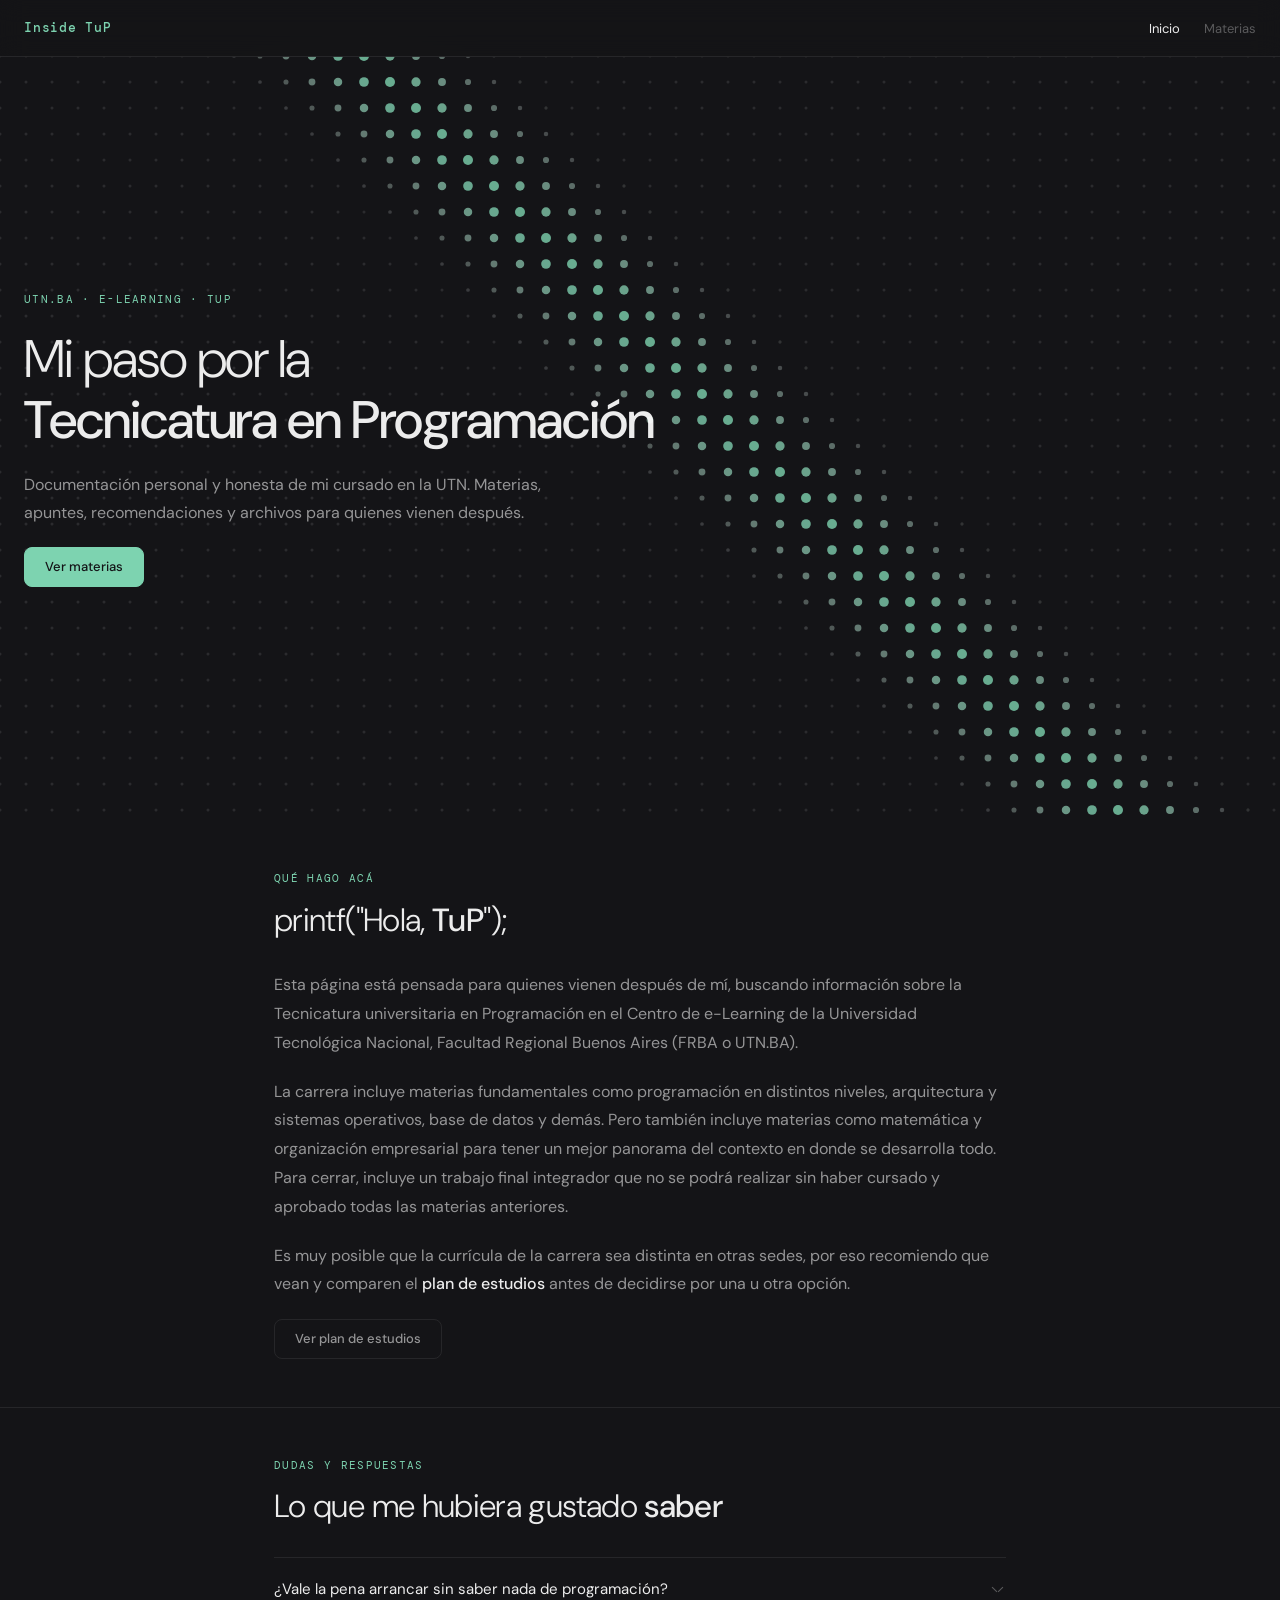
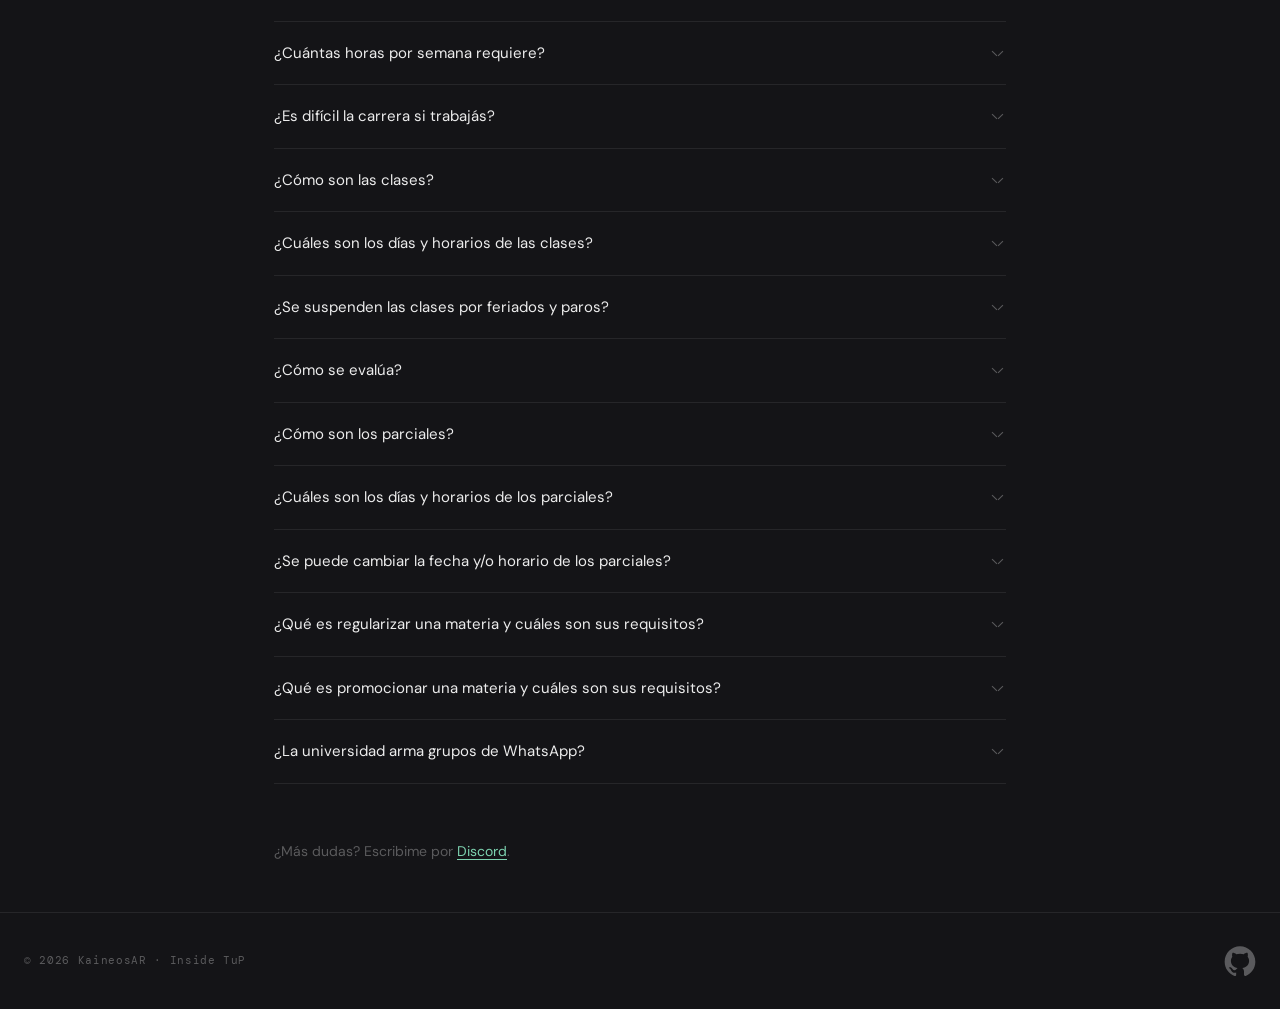
==== commit 7a6ce4a1: "mix: add new academic resources, resolve CSS errors and review with AI" ====
--- a/index.html
+++ b/index.html
@@ -36,7 +36,7 @@
     <header>
       <nav>
         <div>
-          <a href="#top" aria-label="Inside TuP — Volver al inicio"
+          <a href="#top" aria-label="Inside TuP — Subir al inicio"
             >Inside TuP</a
           >
 
--- a/assets/css/global.css
+++ b/assets/css/global.css
@@ -217,7 +217,7 @@
   transform: translateY(-6px) rotate(-45deg);
 }
 
-@media (max-width: 767px) {
+@media (width <= 767px) {
   nav button {
     display: flex;
   }
